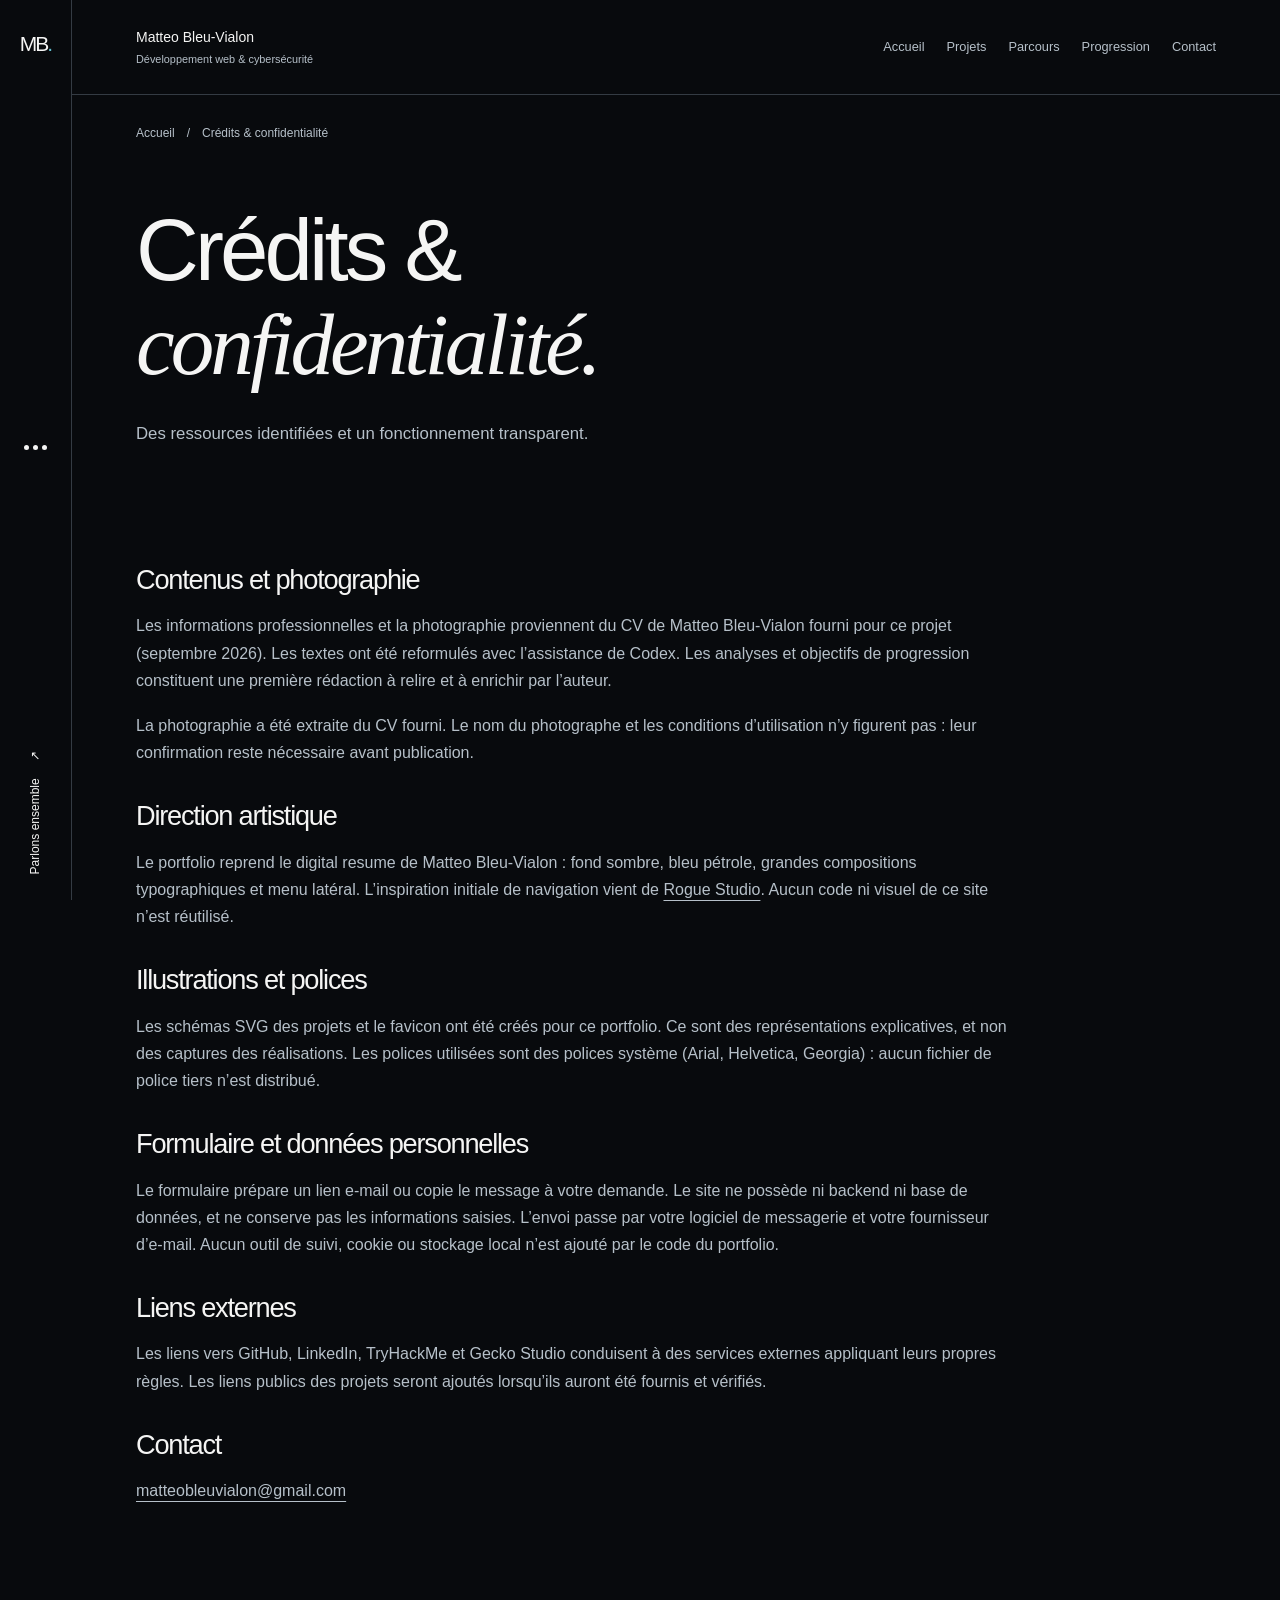
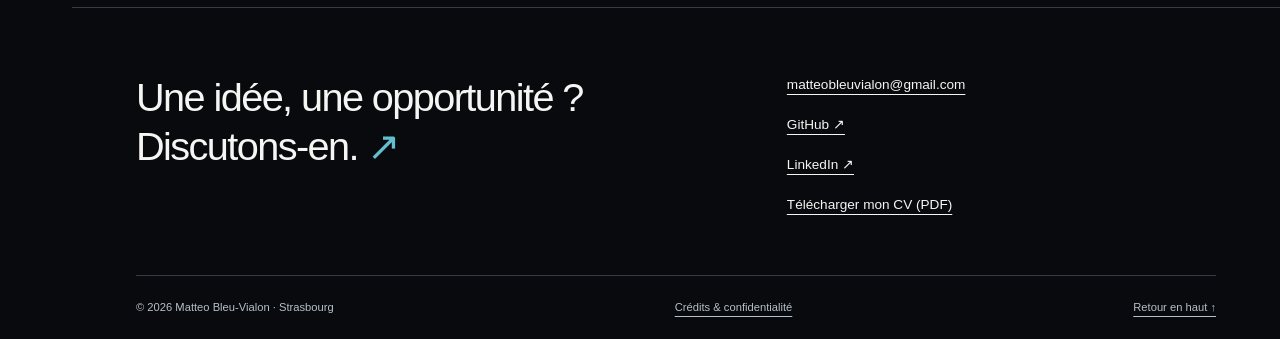
==== credits.html @ c596d95f "Initial commit: portfolio website" ====
<!doctype html>
<html lang="fr">
  <head>
    <meta charset="utf-8" />
    <meta name="viewport" content="width=device-width, initial-scale=1" />
    <title>Crédits & confidentialité — Matteo Bleu-Vialon</title>
    <meta
      name="description"
      content="Sources des contenus et ressources du portfolio de Matteo Bleu-Vialon, fonctionnement du formulaire et confidentialité."
    />
    <meta name="theme-color" content="#080a0d" />
    <meta
      property="og:title"
      content="Crédits & confidentialité — Matteo Bleu-Vialon"
    />
    <meta
      property="og:description"
      content="Sources des contenus et ressources du portfolio de Matteo Bleu-Vialon, fonctionnement du formulaire et confidentialité."
    />
    <meta property="og:type" content="website" />
    <meta property="og:locale" content="fr_FR" />
    <link rel="icon" type="image/svg+xml" href="assets/images/favicon.svg" />
    <link rel="stylesheet" href="assets/css/style.css" />
    <script src="assets/js/main.js" defer></script>
  </head>
  <body id="haut">
    <a class="skip-link" href="#contenu">Aller au contenu</a>
    <aside class="rail" aria-label="Accès rapides">
      <a
        class="monogram"
        href="index.html"
        aria-label="Matteo Bleu-Vialon, accueil"
        >MB<span>.</span></a
      >
      <button
        class="menu-toggle"
        type="button"
        aria-label="Ouvrir le menu"
        aria-haspopup="dialog"
        aria-controls="navigation-dialog"
        hidden
      >
        <span></span><span></span><span></span>
      </button>
      <a class="rail__contact" href="contact.html"
        >Parlons ensemble <span aria-hidden="true">↗</span></a
      >
    </aside>
    <div class="site">
      <header class="site-header">
        <a class="site-header__name" href="index.html"
          >Matteo Bleu-Vialon
          <span>Développement web &amp; cybersécurité</span></a
        >
        <nav class="top-nav" aria-label="Navigation principale">
          <a href="index.html">Accueil</a><a href="projets.html">Projets</a
          ><a href="parcours.html">Parcours</a
          ><a href="progression.html">Progression</a
          ><a href="contact.html">Contact</a>
        </nav>
      </header>
      <main id="contenu" tabindex="-1">
        <nav class="breadcrumb" aria-label="Fil d’Ariane">
          <a href="index.html">Accueil</a><span aria-hidden="true">/</span
          ><span aria-current="page">Crédits & confidentialité</span>
        </nav>
        <header class="page-heading">
          <h1>Crédits &amp;<br /><em>confidentialité.</em></h1>
          <p class="page-heading__intro">
            Des ressources identifiées et un fonctionnement transparent.
          </p>
        </header>
        <section class="prose section section--tight">
          <h2>Contenus et photographie</h2>
          <p>
            Les informations professionnelles et la photographie proviennent du
            CV de Matteo Bleu-Vialon fourni pour ce projet (septembre 2026). Les
            textes ont été reformulés avec l’assistance de Codex. Les analyses
            et objectifs de progression constituent une première rédaction à
            relire et à enrichir par l’auteur.
          </p>
          <p>
            La photographie a été extraite du CV fourni. Le nom du photographe
            et les conditions d’utilisation n’y figurent pas : leur confirmation
            reste nécessaire avant publication.
          </p>
          <h2>Direction artistique</h2>
          <p>
            Le portfolio reprend le digital resume de Matteo Bleu-Vialon : fond
            sombre, bleu pétrole, grandes compositions typographiques et menu
            latéral. L’inspiration initiale de navigation vient de
            <a href="https://rogue.studio/">Rogue Studio</a>. Aucun code ni
            visuel de ce site n’est réutilisé.
          </p>
          <h2>Illustrations et polices</h2>
          <p>
            Les schémas SVG des projets et le favicon ont été créés pour ce
            portfolio. Ce sont des représentations explicatives, et non des
            captures des réalisations. Les polices utilisées sont des polices
            système (Arial, Helvetica, Georgia) : aucun fichier de police tiers
            n’est distribué.
          </p>
          <h2>Formulaire et données personnelles</h2>
          <p>
            Le formulaire prépare un lien e-mail ou copie le message à votre
            demande. Le site ne possède ni backend ni base de données, et ne
            conserve pas les informations saisies. L’envoi passe par votre
            logiciel de messagerie et votre fournisseur d’e-mail. Aucun outil de
            suivi, cookie ou stockage local n’est ajouté par le code du
            portfolio.
          </p>
          <h2>Liens externes</h2>
          <p>
            Les liens vers GitHub, LinkedIn, TryHackMe et Gecko Studio
            conduisent à des services externes appliquant leurs propres règles.
            Les liens publics des projets seront ajoutés lorsqu’ils auront été
            fournis et vérifiés.
          </p>
          <h2>Contact</h2>
          <p>
            <a href="mailto:matteobleuvialon@gmail.com"
              >matteobleuvialon@gmail.com</a
            >
          </p>
        </section>
      </main>
      <footer class="site-footer">
        <div>
          <a class="footer-title" href="contact.html"
            >Une idée, une opportunité ?<br /><span>Discutons-en.</span>
            <span aria-hidden="true">↗</span></a
          >
        </div>
        <div class="footer-links">
          <a href="mailto:matteobleuvialon@gmail.com"
            >matteobleuvialon@gmail.com</a
          ><a href="https://github.com/matteobleuvialon">GitHub ↗</a
          ><a href="https://www.linkedin.com/in/matteo-bleu-vialon-a50511246/"
            >LinkedIn ↗</a
          ><a href="assets/documents/cv-matteo-bleu-vialon.pdf" download
            >Télécharger mon CV (PDF)</a
          >
        </div>
        <div class="footer-bottom">
          <span>© 2026 Matteo Bleu-Vialon · Strasbourg</span
          ><a href="credits.html">Crédits &amp; confidentialité</a
          ><a href="#haut">Retour en haut ↑</a>
        </div>
      </footer>
    </div>
    <dialog class="menu" id="navigation-dialog" aria-labelledby="menu-title">
      <div class="menu__top">
        <p id="menu-title">Explorer le portfolio</p>
        <button class="menu-close" type="button" aria-label="Fermer le menu">
          Fermer <span aria-hidden="true">×</span>
        </button>
      </div>
      <nav class="menu__links" aria-label="Menu complet">
        <a href="index.html">Accueil</a><a href="projets.html">Projets</a
        ><a href="parcours.html">Parcours</a
        ><a href="progression.html">Progression</a
        ><a href="contact.html">Contact</a>
      </nav>
      <div class="menu__bottom">
        <p>Développer aujourd’hui,<br />sécuriser demain.</p>
        <a href="assets/documents/cv-matteo-bleu-vialon.pdf" download
          >Mon CV en PDF ↗</a
        >
      </div>
    </dialog>
  </body>
</html>
---- assets/css/style.css ----
:root {
  --background: #080a0d;
  --surface: #11171d;
  --text: #f5f5f4;
  --muted: #b6c0c9;
  --line: #343b43;
  --accent: #63bfd0;
  --petrol: #08799a;
  --paper: #e9e9e9;
  --rail: 72px;
  --gutter: clamp(24px, 5vw, 88px);
  color-scheme: dark;
  font-family: Arial, Helvetica, sans-serif;
  background: var(--background);
  color: var(--text);
}

* {
  box-sizing: border-box;
}

html {
  scroll-behavior: smooth;
  scroll-padding-top: 24px;
}

body {
  margin: 0;
  font-size: 16px;
  line-height: 1.7;
}

body.menu-open {
  overflow: hidden;
}

[hidden] {
  display: none !important;
}

img {
  display: block;
  max-width: 100%;
  height: auto;
}

figure,
h1,
h2,
h3,
p {
  margin: 0;
}

p+p {
  margin-top: 18px;
}

a {
  color: inherit;
  text-decoration-thickness: 1px;
  text-underline-offset: 5px;
}

a:hover {
  text-decoration-color: var(--accent);
}

button,
input,
select,
textarea {
  font: inherit;
}

button {
  cursor: pointer;
}

button,
a,
input,
select,
textarea,
summary {
  -webkit-tap-highlight-color: transparent;
}

:focus-visible {
  outline: 2px solid var(--accent);
  outline-offset: 6px;
}

::selection {
  color: var(--background);
  background: var(--accent);
}

h1,
h2,
h3 {
  font-weight: 400;
  line-height: 1.08;
  letter-spacing: -0.045em;
}

h2 {
  font-size: clamp(2rem, 4.2vw, 4rem);
}

h3 {
  font-size: clamp(1.5rem, 2.7vw, 2.6rem);
}

em {
  font-family: Georgia, "Times New Roman", serif;
  font-weight: 400;
}

.visually-hidden {
  position: absolute;
  width: 1px;
  height: 1px;
  margin: -1px;
  padding: 0;
  border: 0;
  overflow: hidden;
  clip-path: inset(50%);
  white-space: nowrap;
}

.skip-link {
  position: fixed;
  top: 12px;
  left: 90px;
  z-index: 100;
  padding: 10px 20px;
  color: var(--background);
  background: var(--text);
  transform: translateY(-160%);
}

.skip-link:focus {
  transform: translateY(0);
}

.site {
  margin-left: var(--rail);
  max-width: 1800px;
}

.section,
.case,
.page-heading,
.breadcrumb,
.site-footer,
.hero {
  padding-inline: var(--gutter);
}

.section {
  padding-block: clamp(64px, 8vw, 120px);
}

.section--tight {
  padding-top: 16px;
}

.section-heading {
  display: flex;
  justify-content: space-between;
  align-items: end;
  gap: 30px;
  margin-bottom: 48px;
}

.section-heading>p {
  max-width: 32ch;
  color: var(--muted);
}

.eyebrow {
  color: var(--muted);
  font-size: 0.85rem;
  margin-bottom: 22px;
}

.section-heading .eyebrow {
  margin-bottom: 18px;
}

.actions {
  display: flex;
  flex-wrap: wrap;
  align-items: center;
  gap: 20px 28px;
  margin-top: 28px;
}

.text-link {
  display: inline-flex;
  align-items: center;
  min-height: 44px;
  padding: 0;
  border: 0;
  background: transparent;
  color: inherit;
  text-decoration: underline;
  text-underline-offset: 6px;
}

.label {
  display: inline-flex;
  align-items: center;
  gap: 10px;
  padding: 8px 17px;
  border-radius: 99px;
  background: var(--text);
  color: var(--background);
  font-size: 0.8rem;
}

.status-dot {
  width: 7px;
  height: 7px;
  border-radius: 50%;
  background: var(--petrol);
}

.small-label {
  display: inline-block;
  padding: 4px 10px;
  border: 1px solid var(--line);
  border-radius: 30px;
  font-size: 0.75rem;
  color: var(--accent);
}

.tags {
  display: flex;
  flex-wrap: wrap;
  gap: 8px;
  list-style: none;
  margin: 22px 0 0;
  padding: 0;
}

.tags li {
  border: 1px solid var(--line);
  border-radius: 30px;
  padding: 4px 12px;
  font-size: 0.75rem;
  color: var(--muted);
}

/* -------------------- */
/* ---- Navigation ---- */
/* -------------------- */

.rail {
  position: fixed;
  inset: 0 auto 0 0;
  width: var(--rail);
  border-right: 1px solid var(--line);
  display: flex;
  align-items: center;
  flex-direction: column;
  z-index: 5;
  background: var(--background);
  padding-block: 26px;
}

.monogram {
  font-size: 21px;
  text-decoration: none;
  letter-spacing: -2px;
}

.monogram span {
  color: var(--accent);
}

.menu-toggle {
  position: absolute;
  top: 47%;
  display: flex;
  align-items: center;
  justify-content: center;
  gap: 4px;
  width: 48px;
  height: 48px;
  padding: 8px;
  border: 0;
  background: transparent;
}

.menu-toggle span {
  width: 5px;
  height: 5px;
  border-radius: 100%;
  background: var(--text);
  transition: transform 0.2s;
}

.menu-toggle:hover span:first-child {
  transform: translateY(-5px);
}

.menu-toggle:hover span:last-child {
  transform: translateY(5px);
}

.rail__contact {
  margin-top: auto;
  writing-mode: vertical-rl;
  transform: rotate(180deg);
  font-size: 0.75rem;
  text-decoration: none;
}

.rail__contact span {
  margin-top: 14px;
}

.site-header {
  display: flex;
  align-items: center;
  justify-content: space-between;
  gap: 24px;
  padding: 25px var(--gutter);
  border-bottom: 1px solid var(--line);
}

.site-header__name {
  text-decoration: none;
  font-size: 0.875rem;
  white-space: nowrap;
}

.site-header__name span {
  display: block;
  color: var(--muted);
  font-size: 0.68rem;
}

.top-nav {
  display: flex;
  flex-wrap: wrap;
  gap: 22px;
  font-size: 0.8rem;
}

.top-nav a {
  display: inline-flex;
  align-items: center;
  min-height: 44px;
  text-decoration: none;
  color: var(--muted);
}

.top-nav a[aria-current],
.top-nav a.is-section {
  color: var(--text);
  box-shadow: 0 1px var(--accent);
}

.menu {
  position: fixed;
  inset: 0 auto 0 0;
  width: min(820px, 90vw);
  max-width: 100vw;
  height: 100dvh;
  max-height: 100dvh;
  margin: 0;
  padding: 36px clamp(25px, 5vw, 80px);
  border: 0;
  border-radius: 0 24px 24px 0;
  background: var(--paper);
  color: var(--background);
}

.menu[open] {
  display: flex;
  flex-direction: column;
  animation: menu-enter 0.3s ease-out;
}

.menu::backdrop {
  background: rgb(0 0 0 / 0.7);
}

.menu :focus-visible {
  outline-color: var(--petrol);
}

.menu__top,
.menu__bottom {
  display: flex;
  justify-content: space-between;
  align-items: center;
  gap: 20px;
  font-size: 0.85rem;
}

.menu-close {
  display: flex;
  gap: 20px;
  align-items: center;
  min-height: 44px;
  border: 0;
  background: transparent;
  color: inherit;
}

.menu-close span {
  font-size: 32px;
}

.menu__links {
  display: flex;
  flex-direction: column;
  margin-block: auto;
  padding-block: 40px;
}

.menu__links a {
  display: block;
  font-size: clamp(2.4rem, 5.8vw, 5.2rem);
  line-height: 1.25;
  letter-spacing: -0.055em;
  text-decoration: none;
  transition:
    transform 0.2s,
    color 0.2s;
}

.menu__links a:nth-child(even) {
  font-family: Georgia, serif;
  font-style: italic;
}

.menu__links a:hover {
  color: var(--petrol);
  transform: translateX(12px);
}

.menu__links a[aria-current],
.menu__links a.is-section {
  color: var(--petrol);
}

.menu__bottom {
  border-top: 1px solid #acb4b8;
  padding-top: 24px;
}

@keyframes menu-enter {
  from {
    transform: translateX(-100%);
  }

  to {
    transform: translateX(0);
  }
}

/* ----------------- */
/* ---- Boutons ---- */
/* ----------------- */

.button {
  position: relative;
  display: inline-flex;
  align-items: center;
  min-height: 52px;
  padding: 14px 28px 14px 44px;
  border: 0;
  border-radius: 99px;
  background: var(--text);
  color: var(--background);
  text-decoration: none;
  font-size: 0.875rem;
  line-height: 1.4;
}

.button__label {
  transition: transform 0.25s;
}

.button__dot {
  position: absolute;
  top: calc(50% - 14px);
  left: 10px;
  width: 28px;
  height: 28px;
  display: grid;
  place-items: center;
  border-radius: 50%;
  color: transparent;
  background: var(--petrol);
  transform: scale(0.2);
  transition:
    transform 0.25s,
    color 0.25s;
  font-size: 20px;
}

.button:hover .button__dot,
.button:focus-visible .button__dot {
  transform: scale(1);
  color: white;
}

.button:hover .button__label,
.button:focus-visible .button__label {
  transform: translateX(7px);
}

/* ----------------- */
/* ---- Accueil ---- */
/* ----------------- */

.hero {
  padding-top: 25px;
}

.hero__top,
.hero__bottom {
  display: flex;
  justify-content: space-between;
  align-items: center;
  flex-wrap: wrap;
  gap: 16px;
  font-size: 0.75rem;
  color: var(--muted);
}

.hero__grid {
  display: grid;
  grid-template-columns: 1.35fr 0.65fr;
  gap: 4vw;
  align-items: center;
  padding-block: clamp(45px, 6vw, 90px);
}

.hero h1 {
  font-size: clamp(3.3rem, 7.9vw, 9rem);
  letter-spacing: -0.065em;
  line-height: 0.98;
}

.hero h1>span {
  display: block;
  font-family: Georgia, serif;
  font-style: italic;
  font-size: 1.2em;
  margin-bottom: 10px;
}

.hero__specialty {
  font-size: clamp(1.15rem, 2vw, 1.7rem);
  color: var(--muted);
  margin-top: 28px;
  line-height: 1.4;
}

.hero__availability {
  margin-top: 36px;
}

.hero__availability p {
  font-size: 0.95rem;
  margin-top: 10px;
}

.hero__availability time {
  color: var(--accent);
}

.hero__portrait {
  position: relative;
  padding: 14px 14px 42px;
  background: var(--paper);
  transform: rotate(3deg);
  max-width: 380px;
  justify-self: end;
  width: 100%;
}

.hero__portrait img {
  width: 100%;
  aspect-ratio: 4 / 5;
  object-fit: cover;
  object-position: 48% 50%;
  filter: saturate(0.65);
}

.hero__portrait figcaption {
  color: #343b43;
  position: absolute;
  bottom: 13px;
  left: 14px;
  font-size: 0.7rem;
}

.hero__intro {
  display: grid;
  grid-template-columns: 1fr 1fr;
  gap: 6vw;
  align-items: start;
  padding-block: 0 50px;
}

.hero__intro h2 {
  font-size: clamp(1.75rem, 3.3vw, 3.4rem);
}

.hero__intro p {
  color: var(--muted);
  max-width: 58ch;
}

.hero__bottom {
  border-top: 1px solid var(--line);
  padding-block: 22px;
}

.inline-list {
  display: flex;
  flex-wrap: wrap;
  gap: 8px 24px;
  padding: 0;
  margin: 0;
  list-style: none;
}

.inline-list li+li::before {
  content: "•";
  margin-right: 20px;
}

.statement {
  display: grid;
  grid-template-columns: 1.3fr 1fr;
  gap: 30px 8vw;
  padding: clamp(48px, 7vw, 100px) var(--gutter);
  background: var(--paper);
  color: var(--background);
}

.statement .eyebrow {
  grid-column: 1 / -1;
  color: #515b62;
  margin: 0;
}

.statement>div {
  align-self: end;
}

.statement p {
  max-width: 56ch;
}

.statement a {
  margin-top: 22px;
}

.learning-teaser {
  display: grid;
  grid-template-columns: 1fr 1fr;
  gap: 7vw;
  align-items: center;
}

.learning-teaser>div>p:not(.eyebrow) {
  color: var(--muted);
  margin-bottom: 24px;
}

/* -------------------------- */
/* ---- Pages et projets ---- */
/* -------------------------- */

.breadcrumb {
  display: flex;
  flex-wrap: wrap;
  gap: 12px;
  padding-top: 28px;
  font-size: 0.75rem;
  color: var(--muted);
}

.breadcrumb a {
  text-decoration: none;
}

.page-heading {
  padding-block: 60px 65px;
}

.page-heading h1 {
  font-size: clamp(3rem, 6.8vw, 7rem);
  max-width: 18ch;
}

.page-heading__intro {
  max-width: 64ch;
  color: var(--muted);
  margin-top: 28px;
  font-size: 1.05rem;
}

.project-grid {
  display: grid;
  grid-template-columns: repeat(2, minmax(0, 1fr));
  gap: 60px 32px;
}

.project-card__image {
  display: block;
  overflow: hidden;
  text-decoration: none;
}

.project-card__image img {
  transition: transform 0.4s;
}

.project-card__image:hover img {
  transform: scale(1.025);
}

.project-visual {
  margin: 0;
  overflow: hidden;
}

.project-visual img {
  width: 100%;
}

.project-visual figcaption {
  padding: 10px 16px;
  font-size: 0.65rem;
  color: #b6c0c9;
  background: #11171d;
}

.project-card__meta {
  display: flex;
  justify-content: space-between;
  gap: 20px;
  color: var(--muted);
  font-size: 0.72rem;
  margin: 20px 0 12px;
}

.project-card :is(h2, h3) {
  font-size: clamp(1.4rem, 2.4vw, 2.2rem);
  line-height: 1.2;
}

.project-card :is(h2, h3) a {
  display: flex;
  justify-content: space-between;
  gap: 15px;
  text-decoration: none;
}

.project-card :is(h2, h3) a span {
  color: var(--accent);
}

.project-card>p {
  color: var(--muted);
  font-size: 0.9rem;
  margin-top: 14px;
  max-width: 58ch;
}

.filters {
  display: flex;
  flex-wrap: wrap;
  gap: 10px;
}

.filter {
  padding: 10px 20px;
  min-height: 44px;
  background: transparent;
  color: var(--muted);
  border: 1px solid var(--line);
  border-radius: 30px;
  font-size: 0.85rem;
}

.filter.is-active {
  background: var(--text);
  color: var(--background);
  border-color: var(--text);
}

.filter-status {
  margin-block: 16px 28px;
  font-size: 0.75rem;
  color: var(--muted);
}

.note {
  margin: 0 var(--gutter) 80px;
  padding: 32px;
  border-left: 2px solid var(--accent);
  background: var(--surface);
}

.note h2 {
  font-size: 1.4rem;
  margin-bottom: 16px;
}

.note p {
  color: var(--muted);
  max-width: 80ch;
}

.note a {
  margin-top: 18px;
}

.case>.project-visual {
  max-width: 1100px;
  margin: 0 auto;
}

.case>.project-visual img {
  max-height: 600px;
  object-fit: contain;
  background: #111b24;
}

.case__facts {
  display: grid;
  grid-template-columns: 1fr 1fr;
  gap: 30px;
  padding-block: 36px;
}

.case__facts>div>span {
  font-size: 0.75rem;
  color: var(--muted);
}

.case__facts p,
.case__facts .tags {
  margin-top: 8px;
}

.case__row {
  display: grid;
  grid-template-columns: 0.8fr 1.2fr;
  gap: 7vw;
  padding-block: 44px;
  border-top: 1px solid var(--line);
}

.case__row h2 {
  font-size: clamp(1.8rem, 3vw, 3rem);
}

.case__row p {
  color: var(--muted);
  max-width: 65ch;
}

.steps {
  padding-left: 22px;
  color: var(--muted);
}

.steps li {
  padding-left: 10px;
  margin-block: 16px;
}

.steps li::marker {
  color: var(--accent);
}

.case .note {
  margin: 24px 0 48px;
}

.case__next {
  display: flex;
  justify-content: space-between;
  flex-wrap: wrap;
  gap: 20px;
  padding-block: 24px 70px;
  border-top: 1px solid var(--line);
  font-size: 0.85rem;
}

/* ------------------ */
/* ---- Parcours ---- */
/* ------------------ */

.about {
  display: grid;
  grid-template-columns: 0.8fr 1.2fr;
  gap: 8vw;
  align-items: center;
}

.about img {
  aspect-ratio: 4 / 5;
  object-fit: cover;
}

.about p {
  color: var(--muted);
  margin-top: 24px;
}

.about .button {
  margin-top: 25px;
}

.timeline-row {
  display: grid;
  grid-template-columns: 0.55fr 1.45fr;
  gap: 5vw;
  padding-block: 38px;
  border-top: 1px solid var(--line);
}

.timeline-row__date {
  color: var(--muted);
  font-size: 0.85rem;
}

.timeline-row__date .small-label {
  display: block;
  width: fit-content;
  margin-top: 10px;
}

.timeline-row .role {
  color: var(--text);
  margin-block: 12px;
}

.timeline-row p:not(.role) {
  color: var(--muted);
  max-width: 70ch;
}

.timeline-row a {
  margin-top: 15px;
}

.personal {
  display: grid;
  grid-template-columns: 1fr 1fr;
  gap: 7vw;
  background: var(--surface);
}

.quality-list {
  font-family: Georgia, serif;
  font-style: italic;
  font-size: clamp(2rem, 4vw, 4rem);
  line-height: 1.3;
  margin-top: 35px;
}

.personal h3 {
  font-size: 1.4rem;
}

.languages {
  margin-bottom: 45px;
}

.languages>div {
  display: flex;
  justify-content: space-between;
  flex-wrap: wrap;
  gap: 10px;
  padding-block: 14px;
  border-bottom: 1px solid var(--line);
}

.languages dd {
  margin: 0;
  color: var(--muted);
  font-size: 0.85rem;
}

.personal .tags {
  margin-bottom: 25px;
}

.personal>div>p:last-child:not(.quality-list) {
  font-size: 0.85rem;
  color: var(--muted);
}

.skill {
  border-top: 1px solid var(--line);
}

.skill:last-child {
  border-bottom: 1px solid var(--line);
}

.skill summary {
  display: flex;
  align-items: center;
  gap: 24px;
  padding: 28px 0;
  cursor: pointer;
  list-style: none;
  font-size: clamp(1.3rem, 2.8vw, 2.6rem);
  letter-spacing: -0.035em;
  line-height: 1.2;
}

.skill summary::-webkit-details-marker {
  display: none;
}

.skill summary::after {
  content: "+";
  margin-left: 0;
  font-size: 1.6rem;
  color: var(--accent);
}

.skill[open] summary::after {
  content: "−";
}

.skill__level {
  margin-left: auto;
  font-size: 0.75rem;
  color: var(--muted);
  letter-spacing: 0;
  white-space: nowrap;
}

.skill__content {
  max-width: 78ch;
  padding-bottom: 30px;
  color: var(--muted);
}

.evidence {
  padding-left: 20px;
  margin-bottom: 0;
}

.evidence li {
  padding-block: 5px;
}

.evidence a {
  color: var(--text);
}

.goals {
  display: grid;
  grid-template-columns: repeat(3, 1fr);
  gap: 32px;
}

.goals article {
  border-top: 1px solid var(--line);
  padding-top: 24px;
}

.goals h3 {
  font-size: 1.7rem;
  margin-block: 24px 18px;
}

.goals p {
  color: var(--muted);
  font-size: 0.95rem;
}

/* ----------------- */
/* ---- Contact ---- */
/* ----------------- */

.contact {
  display: grid;
  grid-template-columns: 0.9fr 1.1fr;
  gap: 7vw;
}

.contact__info h2 {
  font-size: clamp(1.6rem, 2.6vw, 2.5rem);
  margin-block: 26px;
  line-height: 1.3;
}

.contact__info time {
  color: var(--accent);
}

.contact__terms {
  padding-left: 20px;
  color: var(--muted);
  font-size: 0.9rem;
}

.contact__terms li {
  padding-block: 4px;
}

.contact__direct {
  display: flex;
  flex-direction: column;
  align-items: start;
  gap: 12px;
  margin-top: 36px;
  font-size: 0.9rem;
  overflow-wrap: anywhere;
}

.contact__direct a {
  min-height: 30px;
}

.contact__form {
  background: var(--surface);
  padding: clamp(24px, 3vw, 44px);
}

.contact__form h2 {
  font-size: 1.8rem;
}

.contact__form>p {
  margin-block: 18px 26px;
  color: var(--muted);
  font-size: 0.8rem;
}

fieldset {
  border: 0;
  padding: 0;
  margin: 0;
  min-width: 0;
}

.form-grid {
  display: grid;
  grid-template-columns: 1fr 1fr;
  gap: 20px;
}

.field {
  display: flex;
  flex-direction: column;
  gap: 9px;
  margin-bottom: 22px;
}

.field label {
  font-size: 0.8rem;
}

.field label span {
  color: var(--muted);
}

input,
select,
textarea {
  width: 100%;
  min-width: 0;
  border: 1px solid #58616b;
  background: var(--background);
  color: var(--text);
  padding: 12px;
  border-radius: 3px;
  font-size: 1rem;
}

textarea {
  resize: vertical;
  min-height: 150px;
}

input::placeholder,
textarea::placeholder {
  color: #a0aab4;
  opacity: 1;
}

input:user-invalid,
textarea:user-invalid,
select:user-invalid {
  border-color: #f1a39b;
}

.field__hint {
  color: var(--muted);
  font-size: 0.7rem;
}

.form-status {
  font-size: 0.85rem;
  color: var(--accent);
  margin-top: 22px;
}

#copy-fallback label {
  display: block;
  font-size: 0.8rem;
  margin-block: 14px;
}

.prose {
  max-width: 1000px;
}

.prose h2 {
  font-size: 1.7rem;
  margin-block: 35px 18px;
}

.prose p {
  color: var(--muted);
}

/* 8. Pied de page. */
.site-footer {
  display: grid;
  grid-template-columns: 1.4fr 1fr;
  gap: 50px;
  padding-top: 65px;
  border-top: 1px solid var(--line);
}

.footer-title {
  display: inline-block;
  font-size: clamp(1.6rem, 3.1vw, 3rem);
  line-height: 1.25;
  letter-spacing: -0.04em;
  text-decoration: none;
}

.footer-title>span:first-child {
  font-family: Georgia, serif;
  font-style: italic;
}

.footer-title>span:last-child {
  color: var(--accent);
}

.footer-links {
  display: flex;
  flex-direction: column;
  align-items: flex-start;
  gap: 8px;
  font-size: 0.85rem;
  overflow-wrap: anywhere;
}

.footer-links a {
  min-height: 32px;
}

.footer-bottom {
  grid-column: 1 / -1;
  display: flex;
  flex-wrap: wrap;
  justify-content: space-between;
  gap: 18px;
  border-top: 1px solid var(--line);
  padding-block: 22px;
  font-size: 0.7rem;
  color: var(--muted);
}

/* -------------------- */
/* ---- Responsive ---- */
/* -------------------- */

@media (min-width: 1872px) {
  .site {
    margin-inline: auto;
    padding-left: var(--rail);
  }
}

@media (max-width: 1050px) {
  .site-header__name span {
    display: none;
  }

  .top-nav {
    gap: 14px;
  }

  .site-header {
    gap: 15px;
    padding-inline: 25px;
  }

  .hero h1 {
    font-size: 8.2vw;
  }

  .hero__grid {
    grid-template-columns: 1.2fr 0.8fr;
  }

  .contact {
    gap: 30px;
    grid-template-columns: 0.85fr 1.15fr;
  }

  .form-grid {
    grid-template-columns: 1fr;
    gap: 0;
  }
}

@media (max-width: 760px) {
  :root {
    --rail: 0px;
    --gutter: 24px;
  }

  html {
    scroll-padding-top: 90px;
  }

  .site {
    padding-top: 64px;
  }

  .rail {
    width: 100%;
    height: 64px;
    flex-direction: row;
    justify-content: space-between;
    padding: 0 24px;
    border-right: 0;
    border-bottom: 1px solid var(--line);
  }

  .menu-toggle {
    position: static;
  }

  .rail__contact {
    writing-mode: horizontal-tb;
    transform: none;
    margin-top: 0;
    margin-left: auto;
    margin-right: 15px;
    order: 1;
  }

  .menu-toggle {
    order: 2;
  }

  .site-header {
    padding: 12px 24px;
  }

  .site-header__name {
    display: none;
  }

  .top-nav {
    width: 100%;
    justify-content: space-between;
    gap: 8px;
    font-size: 0.75rem;
  }

  .skip-link {
    left: 12px;
  }

  .hero__grid {
    gap: 28px;
    padding-block: 45px;
  }

  .hero h1 {
    font-size: 8.9vw;
  }

  .hero__portrait {
    padding: 7px 7px 30px;
  }

  .hero__portrait figcaption {
    font-size: 0.55rem;
    bottom: 8px;
    left: 7px;
  }

  .hero__specialty {
    font-size: 1.1rem;
  }

  .hero__availability .label {
    font-size: 0.7rem;
    padding: 7px 10px;
  }

  .hero__availability p {
    font-size: 0.8rem;
  }

  .hero__intro,
  .statement,
  .learning-teaser,
  .about,
  .personal,
  .contact {
    grid-template-columns: 1fr;
    gap: 30px;
  }

  .hero__intro {
    padding-top: 15px;
  }

  .hero__intro h2 {
    font-size: 2.1rem;
  }

  .hero__bottom {
    align-items: start;
  }

  .inline-list {
    gap: 5px 15px;
  }

  .inline-list li+li::before {
    margin-right: 12px;
  }

  .section-heading {
    align-items: start;
    flex-direction: column;
    gap: 20px;
    margin-bottom: 30px;
  }

  .page-heading {
    padding-block: 42px;
  }

  .page-heading h1 {
    font-size: clamp(2.6rem, 8.3vw, 4rem);
  }

  .project-grid {
    gap: 40px 20px;
  }

  .project-card__meta {
    flex-direction: column;
    gap: 2px;
  }

  .project-card :is(h2, h3) {
    font-size: 1.5rem;
  }

  .project-card .tags {
    gap: 5px;
  }

  .project-card .tags li {
    font-size: 0.65rem;
    padding: 4px 8px;
  }

  .project-card__image figcaption {
    font-size: 0.55rem;
    padding-inline: 8px;
  }

  .about>div:first-child {
    max-width: 360px;
  }

  .timeline-row {
    grid-template-columns: 1fr;
    gap: 15px;
  }

  .case__row {
    grid-template-columns: 1fr;
    gap: 22px;
  }

  .case__facts {
    grid-template-columns: 1fr;
    gap: 20px;
  }

  .skill summary {
    flex-wrap: wrap;
    gap: 12px;
    font-size: 1.4rem;
  }

  .skill__level {
    font-size: 0.65rem;
  }

  .goals {
    grid-template-columns: 1fr;
    gap: 35px;
  }

  .site-footer {
    grid-template-columns: 1fr;
    gap: 32px;
  }

  .menu {
    width: 100%;
    border-radius: 0;
  }

  .menu__links a {
    font-size: clamp(2.8rem, 9vw, 4.5rem);
  }

  .menu__bottom {
    align-items: start;
  }
}

@media (max-width: 480px) {
  .hero__grid {
    grid-template-columns: 1fr;
  }

  .hero h1 {
    font-size: clamp(3rem, 13vw, 4.5rem);
  }

  .hero__portrait {
    width: 65%;
    max-width: 230px;
    margin-top: 8px;
    justify-self: end;
  }

  .hero__portrait figcaption {
    font-size: 0.6rem;
  }

  .hero__availability {
    margin-top: 24px;
  }

  .hero__availability p {
    font-size: 0.9rem;
  }

  .hero__top {
    font-size: 0.65rem;
    gap: 8px;
  }

  .hero__intro h2 {
    font-size: 1.8rem;
  }

  .hero__bottom,
  .inline-list {
    flex-direction: column;
  }

  .inline-list li+li::before {
    content: none;
  }

  .project-grid {
    grid-template-columns: 1fr;
  }

  .project-card__meta {
    flex-direction: row;
  }

  .project-card__image figcaption {
    font-size: 0.65rem;
  }

  .contact__form {
    padding: 22px 18px;
  }

  .skill__level {
    margin-left: 0;
    width: calc(100% - 35px);
    order: 2;
  }

  .skill summary::after {
    margin-left: auto;
  }

  .note {
    padding: 22px;
  }

  .menu__top {
    font-size: 0.75rem;
  }

  .menu__bottom {
    flex-direction: column;
    gap: 15px;
  }
}

@media (prefers-reduced-motion: reduce) {
  html {
    scroll-behavior: auto;
  }

  *,
  *::before,
  *::after {
    animation: none !important;
    transition: none !important;
  }
}

@media print {
  :root {
    color-scheme: light;
  }

  body {
    background: white;
    color: black;
  }

  .rail,
  .site-header,
  .menu,
  .filters,
  .site-footer,
  .skip-link {
    display: none;
  }

  .site {
    margin: 0;
    padding: 0;
  }

  .hero__grid {
    padding-block: 20px;
  }

  .section {
    padding-block: 25px;
  }

  .project-card,
  .timeline-row {
    break-inside: avoid;
  }
}
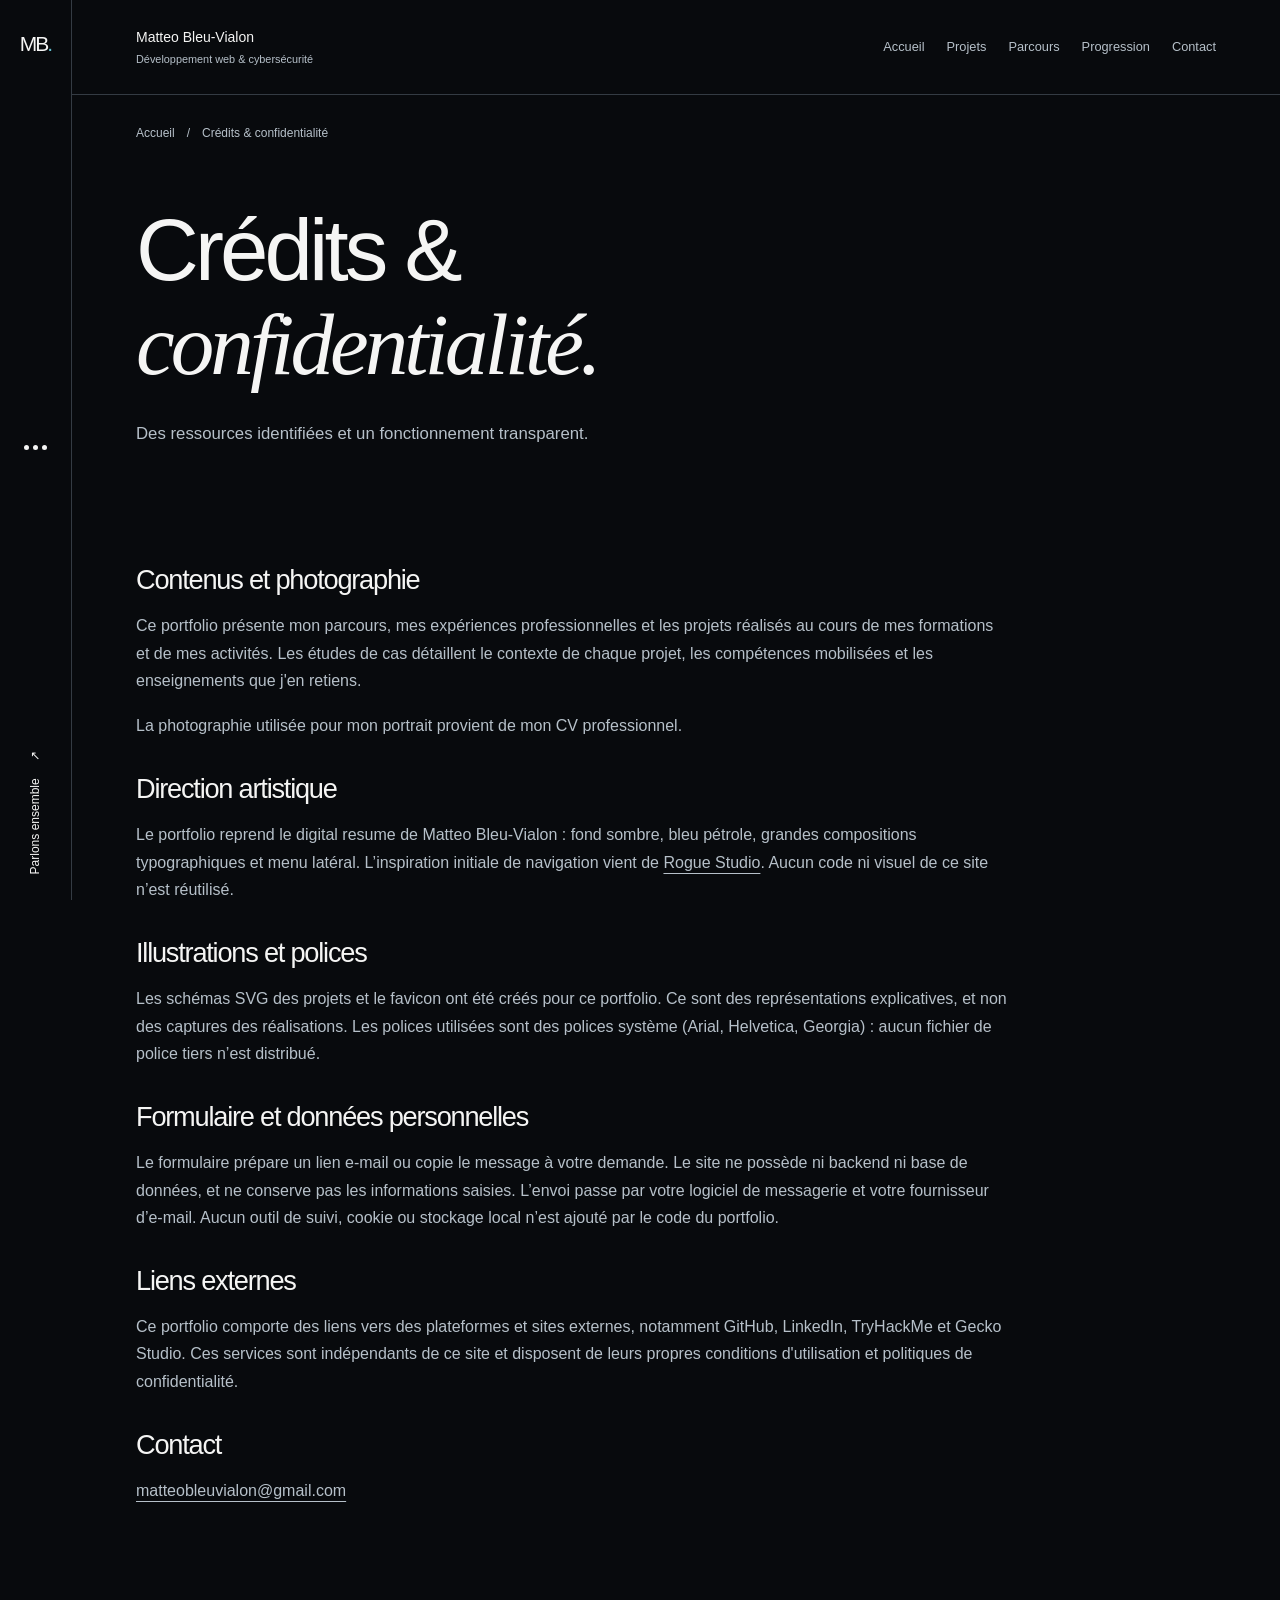
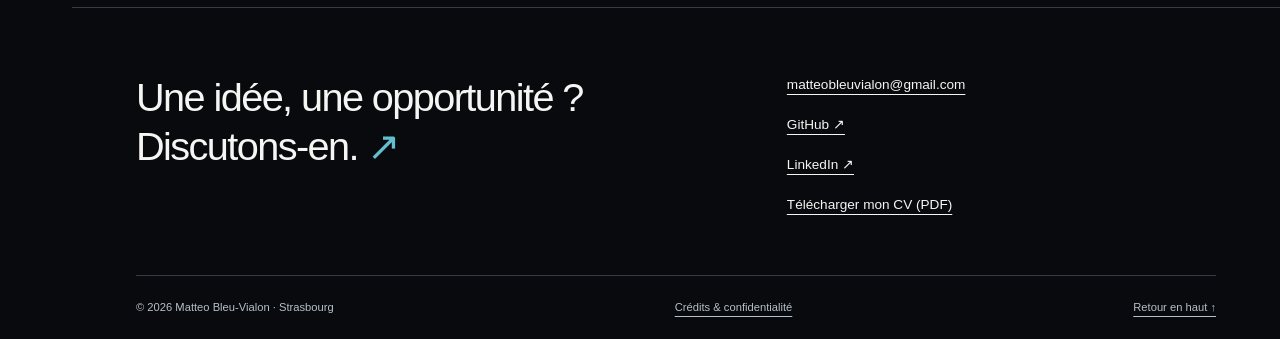
==== commit 0764cdf0: "docs: update portfolio content and project documentation" ====
--- a/credits.html
+++ b/credits.html
@@ -73,16 +73,16 @@
         <section class="prose section section--tight">
           <h2>Contenus et photographie</h2>
           <p>
-            Les informations professionnelles et la photographie proviennent du
-            CV de Matteo Bleu-Vialon fourni pour ce projet (septembre 2026). Les
-            textes ont été reformulés avec l’assistance de Codex. Les analyses
-            et objectifs de progression constituent une première rédaction à
-            relire et à enrichir par l’auteur.
+            Ce portfolio présente mon parcours, mes expériences
+            professionnelles et les projets réalisés au cours de
+            mes formations et de mes activités.
+            Les études de cas détaillent le contexte de chaque projet,
+            les compétences mobilisées et les enseignements
+            que j'en retiens.
           </p>
           <p>
-            La photographie a été extraite du CV fourni. Le nom du photographe
-            et les conditions d’utilisation n’y figurent pas : leur confirmation
-            reste nécessaire avant publication.
+            La photographie utilisée pour mon portrait provient
+            de mon CV professionnel.
           </p>
           <h2>Direction artistique</h2>
           <p>
@@ -111,10 +111,12 @@
           </p>
           <h2>Liens externes</h2>
           <p>
-            Les liens vers GitHub, LinkedIn, TryHackMe et Gecko Studio
-            conduisent à des services externes appliquant leurs propres règles.
-            Les liens publics des projets seront ajoutés lorsqu’ils auront été
-            fournis et vérifiés.
+            Ce portfolio comporte des liens vers des plateformes et
+            sites externes, notamment GitHub, LinkedIn, TryHackMe
+            et Gecko Studio.
+            Ces services sont indépendants de ce site et disposent
+            de leurs propres conditions d'utilisation et politiques
+            de confidentialité.
           </p>
           <h2>Contact</h2>
           <p>
